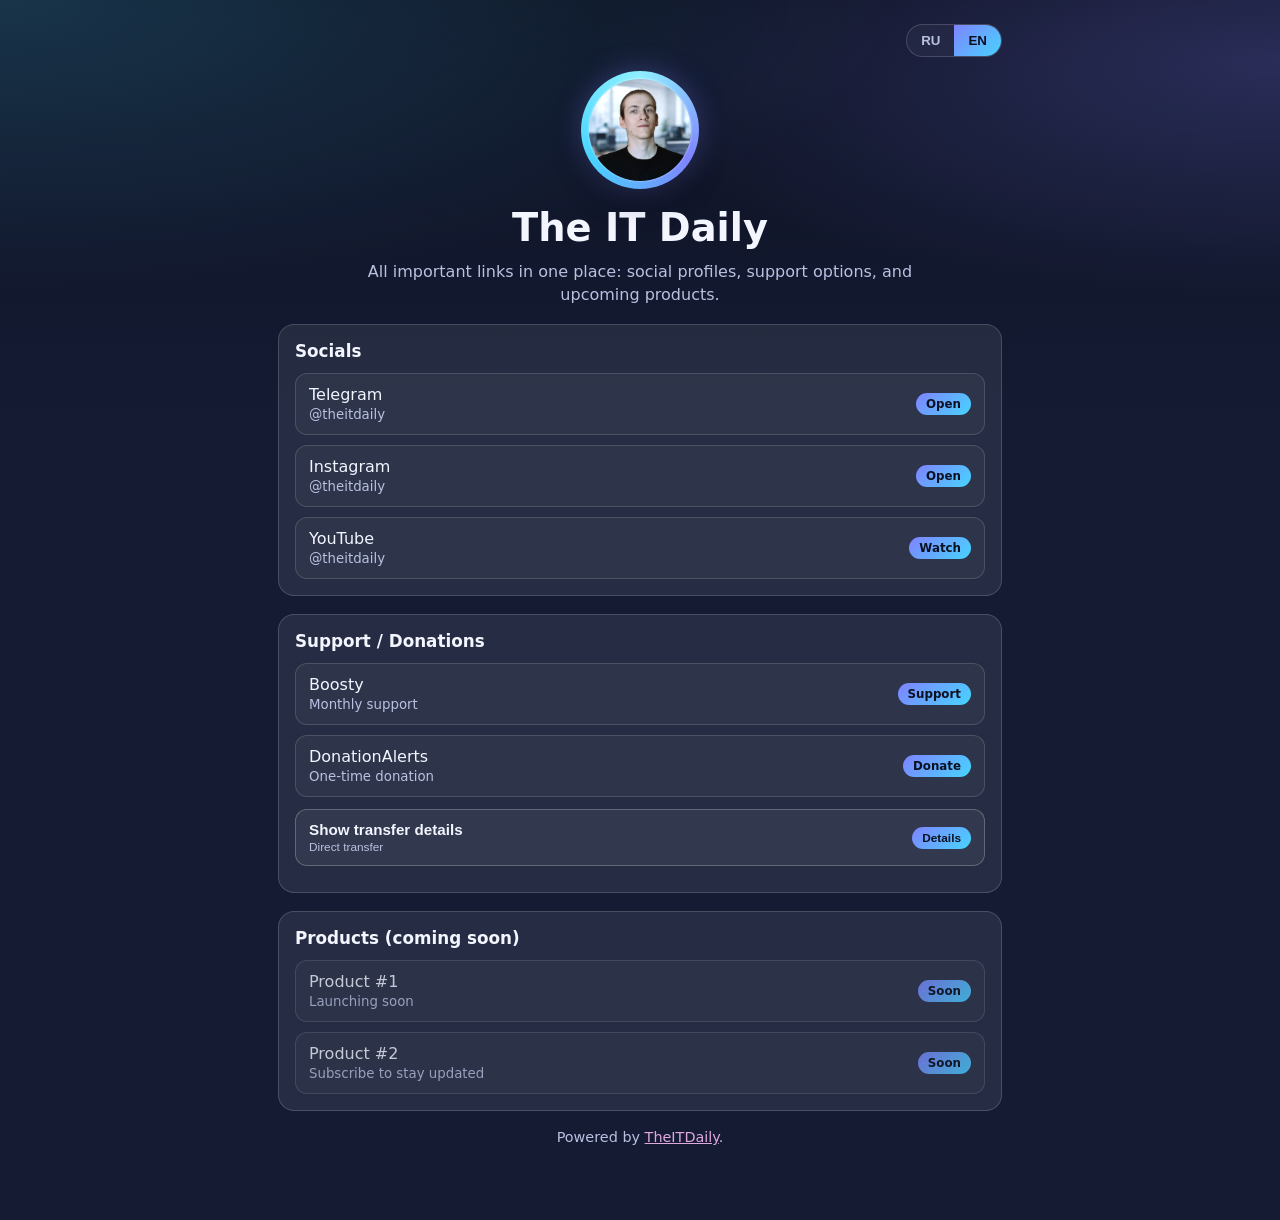
==== index.html @ d4a6c955 "Publish first version" ====
<!doctype html>
<html lang="ru">
  <head>
    <meta charset="UTF-8" />
    <meta name="viewport" content="width=device-width, initial-scale=1.0" />
    <meta
      name="description"
      content="Smart-link страница со ссылками на соцсети, донаты и будущие продукты."
      data-i18n-content="metaDescription"
    />
    <title data-i18n="pageTitle">The IT Daily | Smart Link</title>

    <!-- Google Tag Manager -->
    <script>(function(w,d,s,l,i){w[l]=w[l]||[];w[l].push({'gtm.start':
          new Date().getTime(),event:'gtm.js'});var f=d.getElementsByTagName(s)[0],
      j=d.createElement(s),dl=l!='dataLayer'?'&l='+l:'';j.async=true;j.src=
      'https://www.googletagmanager.com/gtm.js?id='+i+dl;f.parentNode.insertBefore(j,f);
    })(window,document,'script','dataLayer','GTM-P232P7HQ');</script>
    <!-- End Google Tag Manager -->

    <!-- Google Tag Manager (noscript) -->
    <noscript><iframe src="https://www.googletagmanager.com/ns.html?id=GTM-P232P7HQ"
                    height="0" width="0" style="display:none;visibility:hidden"></iframe></noscript>
    <!-- End Google Tag Manager (noscript) -->

    <style>
      :root {
        --bg: #0d1020;
        --bg-soft: #141b33;
        --text: #f3f6ff;
        --muted: #b8c1e0;
        --primary: #7f83ff;
        --secondary: #47d4ff;
        --card: rgba(255, 255, 255, 0.08);
        --card-border: rgba(255, 255, 255, 0.16);
        --top-gradient-height: 520px;
      }

      * {
        box-sizing: border-box;
      }

      html,
      body {
        margin: 0;
        min-height: 100%;
        font-family: Inter, Manrope, system-ui, -apple-system, Segoe UI, Roboto, Arial, sans-serif;
        color: var(--text);
        background: var(--bg-soft);
      }

      body {
        position: relative;
        overflow-x: hidden;
      }

      body::before {
        content: '';
        position: absolute;
        inset: 0 0 auto 0;
        height: var(--top-gradient-height);
        background:
          radial-gradient(140% 95% at 0% 0%, rgba(71, 212, 255, 0.18), transparent 50%),
          radial-gradient(120% 85% at 100% 10%, rgba(127, 131, 255, 0.24), transparent 45%),
          linear-gradient(
            180deg,
            rgba(13, 16, 32, 0.92) 0%,
            rgba(20, 27, 51, 0.88) 68%,
            var(--bg-soft) 100%
          );
        pointer-events: none;
        z-index: 0;
      }

      .footnote a {
          color: #dfa9df;
      }

      .footnote a:hover {
          color: #9783c8;
      }

      @media (prefers-reduced-motion: reduce) {
        * {
          animation: none !important;
          transition: none !important;
          scroll-behavior: auto !important;
        }
      }

      main {
        position: relative;
        z-index: 1;
        max-width: 760px;
        margin: 0 auto;
        padding: 24px 18px 60px;
      }

      .topbar {
        display: flex;
        justify-content: flex-end;
        margin-bottom: 14px;
      }

      .lang-switcher {
        display: inline-flex;
        border: 1px solid var(--card-border);
        border-radius: 999px;
        overflow: hidden;
        background: rgba(255, 255, 255, 0.04);
      }

      .lang-btn {
        border: 0;
        background: transparent;
        color: var(--muted);
        padding: 8px 14px;
        font-weight: 600;
        cursor: pointer;
      }

      .lang-btn.active {
        color: #0b1021;
        background: linear-gradient(135deg, var(--primary), var(--secondary));
      }

      .hero {
        text-align: center;
        margin-top: 6px;
        animation: fadeUp 0.45s ease-out both;
      }

      .avatar {
        width: 118px;
        height: 118px;
        border-radius: 50%;
        margin: 0 auto 16px;
        padding: 3px;
        position: relative;
        background: conic-gradient(from 120deg, var(--primary), var(--secondary), #8ef0ff, var(--primary));
        box-shadow: 0 12px 30px rgba(0, 0, 0, 0.28), 0 0 28px rgba(127, 131, 255, 0.35);
      }

      .avatar::before {
        content: '';
        position: absolute;
        inset: 6px;
        border-radius: 50%;
        background: radial-gradient(circle at 50% 30%, rgba(255, 255, 255, 0.15), rgba(255, 255, 255, 0.02));
        z-index: 0;
      }

      .avatar-img {
        position: absolute;
        inset: 7px;
        width: calc(100% - 14px);
        height: calc(100% - 14px);
        border-radius: 50%;
        object-fit: cover;
        display: block;
        border: 1px solid rgba(255, 255, 255, 0.18);
        z-index: 1;
      }

      h1 {
        margin: 0;
        font-size: clamp(1.9rem, 5vw, 2.4rem);
      }

      .subtitle {
        margin: 10px auto 0;
        max-width: 560px;
        color: var(--muted);
        line-height: 1.45;
      }

      .section {
        margin-top: 18px;
        padding: 16px;
        background: var(--card);
        border: 1px solid var(--card-border);
        border-radius: 16px;
        animation: fadeUp 0.5s ease-out both;
      }

      .section h2 {
        margin: 0 0 12px;
        font-size: 1.05rem;
      }

      .links {
        display: grid;
        gap: 10px;
      }

      .link-item {
        display: flex;
        justify-content: space-between;
        align-items: center;
        gap: 10px;
        text-decoration: none;
        color: var(--text);
        background: rgba(255, 255, 255, 0.04);
        border: 1px solid rgba(255, 255, 255, 0.14);
        border-radius: 12px;
        padding: 11px 13px;
        transition: transform 0.16s ease, border-color 0.16s ease, background-color 0.16s ease;
      }

      .link-item:hover,
      .link-item:focus-visible {
        transform: translateY(-1px);
        border-color: rgba(255, 255, 255, 0.28);
        background: rgba(255, 255, 255, 0.08);
      }

      .link-item small {
        color: var(--muted);
      }

      .badge {
        border-radius: 999px;
        padding: 4px 10px;
        font-size: 0.74rem;
        font-weight: 700;
        background: linear-gradient(135deg, var(--primary), var(--secondary));
        color: #0c1122;
        white-space: nowrap;
      }

      .product {
        cursor: not-allowed;
        opacity: 0.78;
      }

      .footnote {
        margin-top: 18px;
        color: var(--muted);
        text-align: center;
        font-size: 0.9rem;
      }

      .support-reveal {
        margin-top: 12px;
      }

      .support-toggle {
        width: 100%;
        display: flex;
        align-items: center;
        justify-content: space-between;
        gap: 10px;
        border: 1px solid rgba(255, 255, 255, 0.24);
        background: rgba(255, 255, 255, 0.06);
        color: var(--text);
        border-radius: 12px;
        padding: 11px 13px;
        font-size: 0.95rem;
        font-weight: 700;
        cursor: pointer;
        transition: transform 0.16s ease, border-color 0.16s ease, background-color 0.16s ease;
      }

      .support-toggle:hover,
      .support-toggle:focus-visible {
        transform: translateY(-1px);
        border-color: rgba(255, 255, 255, 0.35);
        background: rgba(255, 255, 255, 0.1);
      }

      .support-toggle-main {
        display: flex;
        flex-direction: column;
        align-items: flex-start;
        text-align: left;
      }

      .support-toggle-subtitle {
        font-size: 0.74rem;
        font-weight: 500;
        color: var(--muted);
        margin-top: 2px;
      }

      .support-details {
        margin-top: 10px;
        display: grid;
        gap: 9px;
        max-height: 0;
        opacity: 0;
        overflow: hidden;
        transform: translateY(-4px);
        transition: max-height 0.32s ease, opacity 0.24s ease, transform 0.24s ease;
      }

      .support-details.is-open {
        max-height: 520px;
        opacity: 1;
        transform: translateY(0);
      }

      .support-row {
        display: grid;
        grid-template-columns: 1fr auto;
        gap: 8px;
        align-items: center;
        border: 1px solid rgba(255, 255, 255, 0.14);
        background: rgba(255, 255, 255, 0.04);
        border-radius: 12px;
        padding: 10px 12px;
      }

      .support-value {
        font-family: ui-monospace, SFMono-Regular, Menlo, Monaco, Consolas, "Liberation Mono", "Courier New", monospace;
        font-size: 0.86rem;
        word-break: break-all;
      }

      .copy-btn {
        border: 1px solid rgba(255, 255, 255, 0.24);
        background: rgba(255, 255, 255, 0.09);
        color: var(--text);
        border-radius: 10px;
        padding: 7px 11px;
        cursor: pointer;
        font-weight: 600;
      }

      .copy-btn:hover,
      .copy-btn:focus-visible {
        border-color: rgba(255, 255, 255, 0.4);
      }

      @keyframes fadeUp {
        from {
          opacity: 0;
          transform: translateY(14px);
        }
        to {
          opacity: 1;
          transform: translateY(0);
        }
      }

    </style>
  </head>
  <body>
    <main>
      <div class="topbar">
        <div class="lang-switcher" role="group" aria-label="Language switcher">
          <button class="lang-btn" data-lang="ru" type="button">RU</button>
          <button class="lang-btn" data-lang="en" type="button">EN</button>
        </div>
      </div>

      <section class="hero">
        <div class="avatar">
          <img
            class="avatar-img"
            src="./ava600600black.jpg"
            alt="Profile placeholder photo"
            loading="lazy"
          />
        </div>
        <h1 data-i18n="heroTitle">The IT Daily</h1>
        <p class="subtitle" data-i18n="heroSubtitle">
          Все важные ссылки в одном месте: соцсети, поддержка и будущие продукты.
        </p>
      </section>

      <section class="section" style="animation-delay: 0.05s">
        <h2 data-i18n="socialTitle">Социальные сети</h2>
        <div class="links">
          <a class="link-item" href="https://t.me/theitdaily" target="_blank" rel="noopener noreferrer">
            <span>
              Telegram<br />
              <small>@theitdaily</small>
            </span>
            <span class="badge" data-i18n="open">Открыть</span>
          </a>

          <a class="link-item" href="https://instagram.com/theitdaily" target="_blank" rel="noopener noreferrer">
            <span>
              Instagram<br />
              <small>@theitdaily</small>
            </span>
            <span class="badge" data-i18n="open">Открыть</span>
          </a>

          <a class="link-item" href="https://youtube.com/@theitdaily" target="_blank" rel="noopener noreferrer">
            <span>
              YouTube<br />
              <small>@theitdaily</small>
            </span>
            <span class="badge" data-i18n="watch">Смотреть</span>
          </a>
        </div>
      </section>

      <section class="section" style="animation-delay: 0.1s" id="donateSection">
        <h2 data-i18n="donateTitle">Поддержать донатом</h2>
        <div class="links">
          <a class="link-item" href="https://boosty.to/theitdaily" target="_blank" rel="noopener noreferrer">
            <span>
              Boosty<br />
              <small data-i18n="monthlySupport">Ежемесячная поддержка</small>
            </span>
            <span class="badge" data-i18n="support">Поддержать</span>
          </a>

          <a class="link-item" href="https://www.donationalerts.com/r/theitdaily" target="_blank" rel="noopener noreferrer">
            <span>
              DonationAlerts<br />
              <small data-i18n="oneTime">Разовый донат</small>
            </span>
            <span class="badge" data-i18n="donate">Донат</span>
          </a>
        </div>
        <div class="support-reveal">
          <button
            class="support-toggle"
            type="button"
            id="supportToggle"
            aria-expanded="false"
            aria-controls="supportDetails"
          >
            <span class="support-toggle-main">
              <span class="support-toggle-text" data-i18n="supportMethodsToggle">Показать реквизиты для перевода</span>
              <span class="support-toggle-subtitle" data-i18n="supportDirectTransfer">Прямой перевод</span>
            </span>
            <span class="badge" data-i18n="supportBadge">Реквизиты</span>
          </button>
		  
          <div class="support-details" id="supportDetails" aria-hidden="true">
            <div class="support-row">
              <div>
                <strong data-i18n="usdtTonAddressLabel">Адрес для USDT в TON Chain</strong><br />
                <span class="support-value" data-copy-value="UQCER1enmrHJIkeNHwroo71hU3oggSAohaVNq0RDlxQH447k">
                  UQCER1enmrHJIkeNHwroo71hU3oggSAohaVNq0RDlxQH447k
                </span>
              </div>
              <button class="copy-btn" type="button" data-copy-target="UQCER1enmrHJIkeNHwroo71hU3oggSAohaVNq0RDlxQH447k" data-i18n="copy">
                Копировать
              </button>
            </div>

            <div class="support-row">
              <div>
                <strong data-i18n="bybitIdLabel">Bybit ID для перевода любых валют</strong><br />
                <span class="support-value" data-copy-value="537490804">
                  537490804
                </span>
              </div>
              <button class="copy-btn" type="button" data-copy-target="537490804" data-i18n="copy">
                Копировать
              </button>
            </div>

            <div class="support-row">
              <div>
                <strong data-i18n="binanceIdLabel">Binance ID для перевода любых валют</strong><br />
                <span class="support-value" data-copy-value="166806665">
                  166806665
                </span>
              </div>
              <button class="copy-btn" type="button" data-copy-target="166806665" data-i18n="copy">
                Копировать
              </button>
            </div>

            <div class="support-row">
              <div>
                <strong data-i18n="tbankCardLabel">Карта Т-Банк</strong><br />
                <span class="support-value" data-copy-value="2200 7004 9993 2811">
                  2200 7004 9993 2811
                </span>
              </div>
              <button class="copy-btn" type="button" data-copy-target="2200 7004 9993 2811" data-i18n="copy">
                Копировать
              </button>
            </div>

            <div class="support-row">
              <div>
                <strong data-i18n="sberCardLabel">Карта Сбербанк</strong><br />
                <span class="support-value" data-copy-value="4274 3201 0213 7117">
                  4274 3201 0213 7117
                </span>
              </div>
              <button class="copy-btn" type="button" data-copy-target="4274 3201 0213 7117" data-i18n="copy">
                Копировать
              </button>
            </div>
          </div>
        </div>
      </section>

      <section class="section" style="animation-delay: 0.15s">
        <h2 data-i18n="productsTitle">Продукты (скоро)</h2>
        <div class="links">
          <div class="link-item product" aria-disabled="true">
            <span>
              <span data-i18n="productOneName">Product #1</span><br />
              <small data-i18n="launchSoon">Запуск в ближайшее время</small>
            </span>
            <span class="badge" data-i18n="soon">Soon</span>
          </div>

          <div class="link-item product" aria-disabled="true">
            <span>
              <span data-i18n="productTwoName">Product #2</span><br />
              <small data-i18n="subscribe">Подпишитесь, чтобы не пропустить</small>
            </span>
            <span class="badge" data-i18n="soon">Soon</span>
          </div>
        </div>
      </section>
      <p class="footnote" data-i18n="footnote"></p>
    </main>

    <script>
      const i18n = {
        ru: {
          pageTitle: 'The IT Daily | Smart Link',
          metaDescription: 'Smart-link страница со ссылками на соцсети, донаты и будущие продукты.',
          heroTitle: 'The IT Daily',
          heroSubtitle:
            'Все важные ссылки в одном месте: соцсети, поддержка и будущие продукты.',
          socialTitle: 'Социальные сети',
          donateTitle: 'Поддержать донатом',
          productsTitle: 'Продукты (скоро)',
          open: 'Открыть',
          watch: 'Смотреть',
          monthlySupport: 'Ежемесячная поддержка',
          support: 'Поддержать',
          oneTime: 'Разовый донат',
          donate: 'Донат',
          supportMethodsToggle: 'Показать реквизиты для перевода',
          supportMethodsToggleHide: 'Скрыть реквизиты для перевода',
          supportDirectTransfer: 'Прямой перевод',
          supportBadge: 'Реквизиты',
          productOneName: 'Продукт #1',
          productTwoName: 'Продукт #2',
          usdtTonAddressLabel: 'USDT в TON сети',
          bybitIdLabel: 'Bybit ID для перевода любых валют',
          binanceIdLabel: 'Binance ID для перевода любых валют',
          tbankCardLabel: 'Карта Т-Банк',
          sberCardLabel: 'Карта Сбербанк',
          soon: 'Скоро',
          copy: 'Копировать',
          copied: 'Скопировано',
          launchSoon: 'Запуск в ближайшее время',
          subscribe: 'Подпишитесь, чтобы не пропустить',
          footnote: 'Powered by <a href="https://github.com/theitdaily">TheITDaily</a>.'
        },
        en: {
          pageTitle: 'The IT Daily | Smart Link',
          metaDescription: 'Smart-link page with social links, donations, and future products.',
          heroTitle: 'The IT Daily',
          heroSubtitle:
            'All important links in one place: social profiles, support options, and upcoming products.',
          socialTitle: 'Socials',
          donateTitle: 'Support / Donations',
          productsTitle: 'Products (coming soon)',
          open: 'Open',
          watch: 'Watch',
          monthlySupport: 'Monthly support',
          support: 'Support',
          oneTime: 'One-time donation',
          donate: 'Donate',
          supportMethodsToggle: 'Show transfer details',
          supportMethodsToggleHide: 'Hide transfer details',
          supportDirectTransfer: 'Direct transfer',
          supportBadge: 'Details',
          productOneName: 'Product #1',
          productTwoName: 'Product #2',
          usdtTonAddressLabel: 'USDT on TON network',
          bybitIdLabel: 'Bybit ID for transfers in any currency',
          binanceIdLabel: 'Binance ID for transfers in any currency',
          tbankCardLabel: 'T-Bank card',
          sberCardLabel: 'Sberbank card',
          soon: 'Soon',
          copy: 'Copy',
          copied: 'Copied',
          launchSoon: 'Launching soon',
          subscribe: 'Subscribe to stay updated',
          footnote: 'Powered by <a href="https://github.com/theitdaily">TheITDaily</a>.'
        }
      };

      const langButtons = document.querySelectorAll('.lang-btn');
      const supportToggle = document.getElementById('supportToggle');
      const supportDetails = document.getElementById('supportDetails');
      const copyButtons = document.querySelectorAll('.copy-btn');
      const donateSection = document.getElementById('donateSection');

      function setLanguage(lang) {
        const locale = i18n[lang] ? lang : 'ru';
        document.documentElement.lang = locale;

        const htmlKeys = new Set(['footnote']);

        document.querySelectorAll('[data-i18n]').forEach((node) => {
          const key = node.getAttribute('data-i18n');
          if (!i18n[locale][key]) return;

          if (htmlKeys.has(key)) {
            node.innerHTML = i18n[locale][key];
            return;
          }

          node.textContent = i18n[locale][key];
        });

        document.querySelectorAll('[data-i18n-content]').forEach((node) => {
          const key = node.getAttribute('data-i18n-content');
          if (i18n[locale][key]) node.setAttribute('content', i18n[locale][key]);
        });

        if (i18n[locale].pageTitle) document.title = i18n[locale].pageTitle;

        langButtons.forEach((button) => {
          button.classList.toggle('active', button.dataset.lang === locale);
          button.setAttribute('aria-pressed', String(button.dataset.lang === locale));
        });

        localStorage.setItem('smartLinkLang', locale);
        if (supportDetails) {
          setSupportVisible(supportDetails.classList.contains('is-open'));
        }
      }

      function setSupportVisible(isVisible) {
        if (!supportToggle || !supportDetails) return;

        supportToggle.setAttribute('aria-expanded', String(isVisible));
        supportDetails.classList.toggle('is-open', isVisible);
        supportDetails.setAttribute('aria-hidden', String(!isVisible));

        const currentLang = document.documentElement.lang === 'en' ? 'en' : 'ru';
        const toggleTextNode = supportToggle.querySelector('.support-toggle-text');
        if (!toggleTextNode) return;

        toggleTextNode.textContent = isVisible
          ? i18n[currentLang].supportMethodsToggleHide
          : i18n[currentLang].supportMethodsToggle;
      }

      langButtons.forEach((button) => {
        button.addEventListener('click', () => setLanguage(button.dataset.lang));
      });

      if (supportToggle && supportDetails) {
        supportToggle.addEventListener('click', () => {
          const isVisible = supportDetails.classList.contains('is-open');
          setSupportVisible(!isVisible);
        });
      }

      copyButtons.forEach((button) => {
        button.addEventListener('click', async () => {
          const value = button.dataset.copyTarget;
          if (!value) return;

          try {
            await navigator.clipboard.writeText(value);
          } catch {
            const tempArea = document.createElement('textarea');
            tempArea.value = value;
            document.body.appendChild(tempArea);
            tempArea.select();
            document.execCommand('copy');
            document.body.removeChild(tempArea);
          }

          const currentLang = document.documentElement.lang === 'en' ? 'en' : 'ru';
          const defaultLabel = i18n[currentLang].copy;
          button.textContent = i18n[currentLang].copied;
          setTimeout(() => {
            button.textContent = defaultLabel;
          }, 1200);
        });
      });

      function updateTopGradientHeight() {
        if (!donateSection) return;
        const donateTop = donateSection.getBoundingClientRect().top + window.scrollY;
        document.documentElement.style.setProperty('--top-gradient-height', `${Math.max(0, donateTop)}px`);
      }

      const browserLang = (navigator.language || 'ru').toLowerCase().startsWith('en') ? 'en' : 'ru';
      const savedLang = localStorage.getItem('smartLinkLang');
      setLanguage(savedLang || browserLang);
      setSupportVisible(false);
      updateTopGradientHeight();
      window.addEventListener('resize', updateTopGradientHeight);
    </script>
  </body>
</html>
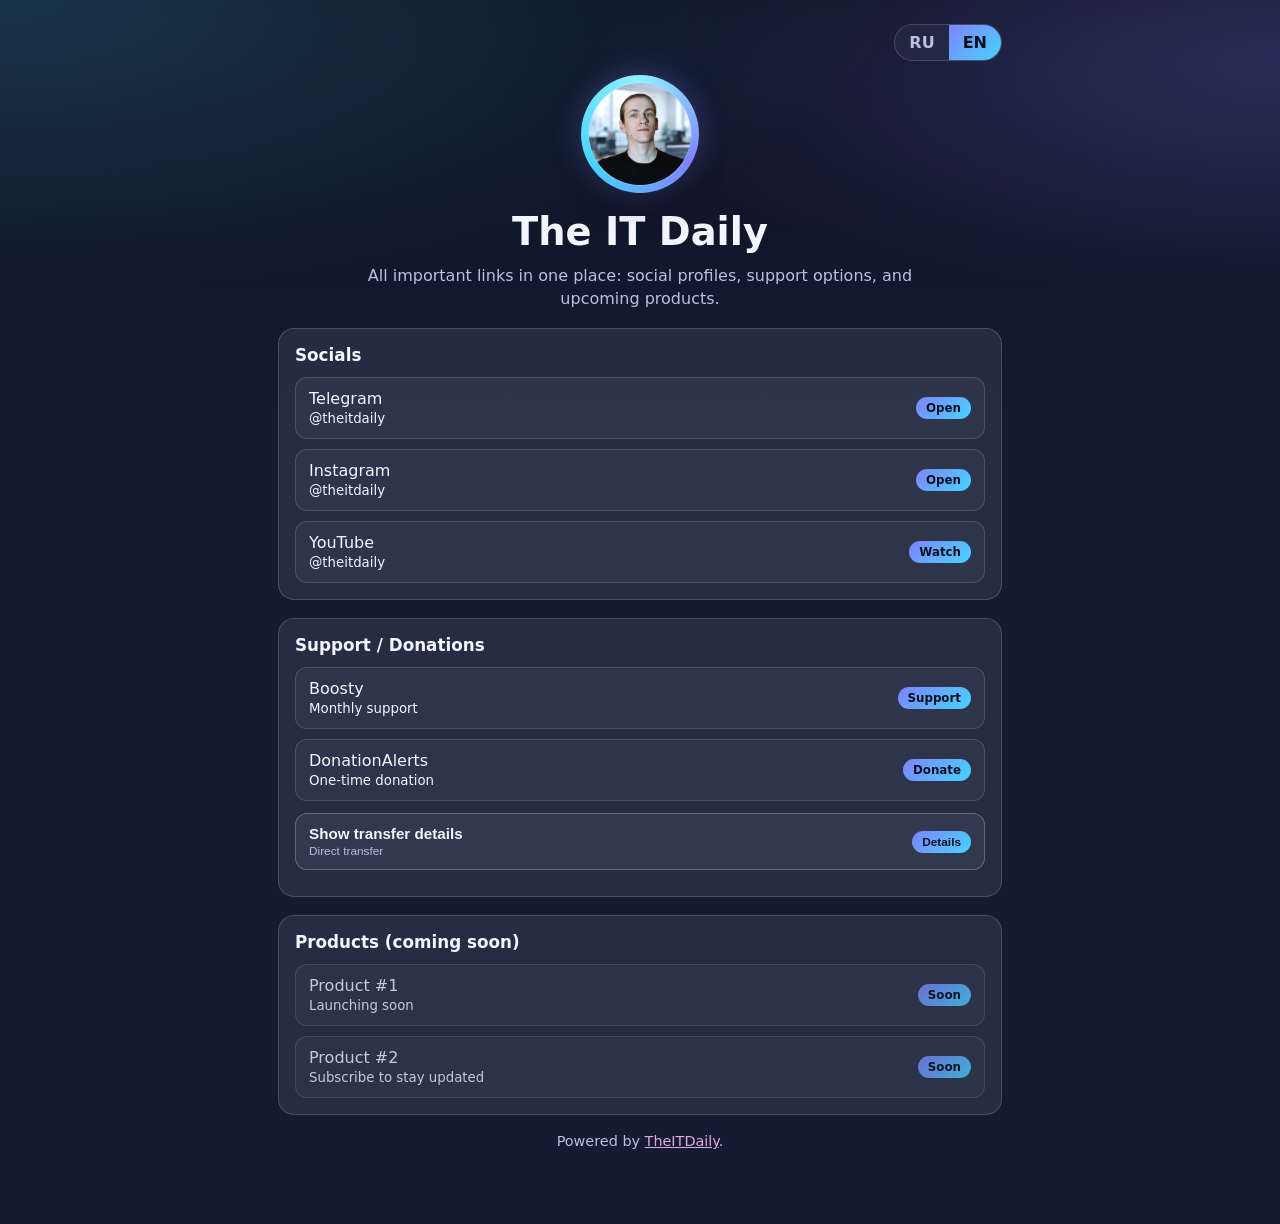
==== commit f731f568: "SEO Update" ====
--- a/index.html
+++ b/index.html
@@ -1,699 +1,29 @@
 <!doctype html>
-<html lang="ru">
+<html lang="en">
   <head>
     <meta charset="UTF-8" />
     <meta name="viewport" content="width=device-width, initial-scale=1.0" />
-    <meta
-      name="description"
-      content="Smart-link страница со ссылками на соцсети, донаты и будущие продукты."
-      data-i18n-content="metaDescription"
-    />
-    <title data-i18n="pageTitle">The IT Daily | Smart Link</title>
-
-    <!-- Google Tag Manager -->
-    <script>(function(w,d,s,l,i){w[l]=w[l]||[];w[l].push({'gtm.start':
-          new Date().getTime(),event:'gtm.js'});var f=d.getElementsByTagName(s)[0],
-      j=d.createElement(s),dl=l!='dataLayer'?'&l='+l:'';j.async=true;j.src=
-      'https://www.googletagmanager.com/gtm.js?id='+i+dl;f.parentNode.insertBefore(j,f);
-    })(window,document,'script','dataLayer','GTM-P232P7HQ');</script>
-    <!-- End Google Tag Manager -->
-
-    <!-- Google Tag Manager (noscript) -->
-    <noscript><iframe src="https://www.googletagmanager.com/ns.html?id=GTM-P232P7HQ"
-                    height="0" width="0" style="display:none;visibility:hidden"></iframe></noscript>
-    <!-- End Google Tag Manager (noscript) -->
-
+    <title>The IT Daily</title>
+    <meta name="description" content="Choose language for The IT Daily links page." />
+    <meta name="robots" content="index,follow" />
+    <link rel="alternate" hreflang="ru" href="/ru/" />
+    <link rel="alternate" hreflang="en" href="/en/" />
+    <link rel="alternate" hreflang="x-default" href="/" />
     <style>
-      :root {
-        --bg: #0d1020;
-        --bg-soft: #141b33;
-        --text: #f3f6ff;
-        --muted: #b8c1e0;
-        --primary: #7f83ff;
-        --secondary: #47d4ff;
-        --card: rgba(255, 255, 255, 0.08);
-        --card-border: rgba(255, 255, 255, 0.16);
-        --top-gradient-height: 520px;
-      }
-
-      * {
-        box-sizing: border-box;
-      }
-
-      html,
-      body {
-        margin: 0;
-        min-height: 100%;
-        font-family: Inter, Manrope, system-ui, -apple-system, Segoe UI, Roboto, Arial, sans-serif;
-        color: var(--text);
-        background: var(--bg-soft);
-      }
-
-      body {
-        position: relative;
-        overflow-x: hidden;
-      }
-
-      body::before {
-        content: '';
-        position: absolute;
-        inset: 0 0 auto 0;
-        height: var(--top-gradient-height);
-        background:
-          radial-gradient(140% 95% at 0% 0%, rgba(71, 212, 255, 0.18), transparent 50%),
-          radial-gradient(120% 85% at 100% 10%, rgba(127, 131, 255, 0.24), transparent 45%),
-          linear-gradient(
-            180deg,
-            rgba(13, 16, 32, 0.92) 0%,
-            rgba(20, 27, 51, 0.88) 68%,
-            var(--bg-soft) 100%
-          );
-        pointer-events: none;
-        z-index: 0;
-      }
-
-      .footnote a {
-          color: #dfa9df;
-      }
-
-      .footnote a:hover {
-          color: #9783c8;
-      }
-
-      @media (prefers-reduced-motion: reduce) {
-        * {
-          animation: none !important;
-          transition: none !important;
-          scroll-behavior: auto !important;
-        }
-      }
-
-      main {
-        position: relative;
-        z-index: 1;
-        max-width: 760px;
-        margin: 0 auto;
-        padding: 24px 18px 60px;
-      }
-
-      .topbar {
-        display: flex;
-        justify-content: flex-end;
-        margin-bottom: 14px;
-      }
-
-      .lang-switcher {
-        display: inline-flex;
-        border: 1px solid var(--card-border);
-        border-radius: 999px;
-        overflow: hidden;
-        background: rgba(255, 255, 255, 0.04);
-      }
-
-      .lang-btn {
-        border: 0;
-        background: transparent;
-        color: var(--muted);
-        padding: 8px 14px;
-        font-weight: 600;
-        cursor: pointer;
-      }
-
-      .lang-btn.active {
-        color: #0b1021;
-        background: linear-gradient(135deg, var(--primary), var(--secondary));
-      }
-
-      .hero {
-        text-align: center;
-        margin-top: 6px;
-        animation: fadeUp 0.45s ease-out both;
-      }
-
-      .avatar {
-        width: 118px;
-        height: 118px;
-        border-radius: 50%;
-        margin: 0 auto 16px;
-        padding: 3px;
-        position: relative;
-        background: conic-gradient(from 120deg, var(--primary), var(--secondary), #8ef0ff, var(--primary));
-        box-shadow: 0 12px 30px rgba(0, 0, 0, 0.28), 0 0 28px rgba(127, 131, 255, 0.35);
-      }
-
-      .avatar::before {
-        content: '';
-        position: absolute;
-        inset: 6px;
-        border-radius: 50%;
-        background: radial-gradient(circle at 50% 30%, rgba(255, 255, 255, 0.15), rgba(255, 255, 255, 0.02));
-        z-index: 0;
-      }
-
-      .avatar-img {
-        position: absolute;
-        inset: 7px;
-        width: calc(100% - 14px);
-        height: calc(100% - 14px);
-        border-radius: 50%;
-        object-fit: cover;
-        display: block;
-        border: 1px solid rgba(255, 255, 255, 0.18);
-        z-index: 1;
-      }
-
-      h1 {
-        margin: 0;
-        font-size: clamp(1.9rem, 5vw, 2.4rem);
-      }
-
-      .subtitle {
-        margin: 10px auto 0;
-        max-width: 560px;
-        color: var(--muted);
-        line-height: 1.45;
-      }
-
-      .section {
-        margin-top: 18px;
-        padding: 16px;
-        background: var(--card);
-        border: 1px solid var(--card-border);
-        border-radius: 16px;
-        animation: fadeUp 0.5s ease-out both;
-      }
-
-      .section h2 {
-        margin: 0 0 12px;
-        font-size: 1.05rem;
-      }
-
-      .links {
-        display: grid;
-        gap: 10px;
-      }
-
-      .link-item {
-        display: flex;
-        justify-content: space-between;
-        align-items: center;
-        gap: 10px;
-        text-decoration: none;
-        color: var(--text);
-        background: rgba(255, 255, 255, 0.04);
-        border: 1px solid rgba(255, 255, 255, 0.14);
-        border-radius: 12px;
-        padding: 11px 13px;
-        transition: transform 0.16s ease, border-color 0.16s ease, background-color 0.16s ease;
-      }
-
-      .link-item:hover,
-      .link-item:focus-visible {
-        transform: translateY(-1px);
-        border-color: rgba(255, 255, 255, 0.28);
-        background: rgba(255, 255, 255, 0.08);
-      }
-
-      .link-item small {
-        color: var(--muted);
-      }
-
-      .badge {
-        border-radius: 999px;
-        padding: 4px 10px;
-        font-size: 0.74rem;
-        font-weight: 700;
-        background: linear-gradient(135deg, var(--primary), var(--secondary));
-        color: #0c1122;
-        white-space: nowrap;
-      }
-
-      .product {
-        cursor: not-allowed;
-        opacity: 0.78;
-      }
-
-      .footnote {
-        margin-top: 18px;
-        color: var(--muted);
-        text-align: center;
-        font-size: 0.9rem;
-      }
-
-      .support-reveal {
-        margin-top: 12px;
-      }
-
-      .support-toggle {
-        width: 100%;
-        display: flex;
-        align-items: center;
-        justify-content: space-between;
-        gap: 10px;
-        border: 1px solid rgba(255, 255, 255, 0.24);
-        background: rgba(255, 255, 255, 0.06);
-        color: var(--text);
-        border-radius: 12px;
-        padding: 11px 13px;
-        font-size: 0.95rem;
-        font-weight: 700;
-        cursor: pointer;
-        transition: transform 0.16s ease, border-color 0.16s ease, background-color 0.16s ease;
-      }
-
-      .support-toggle:hover,
-      .support-toggle:focus-visible {
-        transform: translateY(-1px);
-        border-color: rgba(255, 255, 255, 0.35);
-        background: rgba(255, 255, 255, 0.1);
-      }
-
-      .support-toggle-main {
-        display: flex;
-        flex-direction: column;
-        align-items: flex-start;
-        text-align: left;
-      }
-
-      .support-toggle-subtitle {
-        font-size: 0.74rem;
-        font-weight: 500;
-        color: var(--muted);
-        margin-top: 2px;
-      }
-
-      .support-details {
-        margin-top: 10px;
-        display: grid;
-        gap: 9px;
-        max-height: 0;
-        opacity: 0;
-        overflow: hidden;
-        transform: translateY(-4px);
-        transition: max-height 0.32s ease, opacity 0.24s ease, transform 0.24s ease;
-      }
-
-      .support-details.is-open {
-        max-height: 520px;
-        opacity: 1;
-        transform: translateY(0);
-      }
-
-      .support-row {
-        display: grid;
-        grid-template-columns: 1fr auto;
-        gap: 8px;
-        align-items: center;
-        border: 1px solid rgba(255, 255, 255, 0.14);
-        background: rgba(255, 255, 255, 0.04);
-        border-radius: 12px;
-        padding: 10px 12px;
-      }
-
-      .support-value {
-        font-family: ui-monospace, SFMono-Regular, Menlo, Monaco, Consolas, "Liberation Mono", "Courier New", monospace;
-        font-size: 0.86rem;
-        word-break: break-all;
-      }
-
-      .copy-btn {
-        border: 1px solid rgba(255, 255, 255, 0.24);
-        background: rgba(255, 255, 255, 0.09);
-        color: var(--text);
-        border-radius: 10px;
-        padding: 7px 11px;
-        cursor: pointer;
-        font-weight: 600;
-      }
-
-      .copy-btn:hover,
-      .copy-btn:focus-visible {
-        border-color: rgba(255, 255, 255, 0.4);
-      }
-
-      @keyframes fadeUp {
-        from {
-          opacity: 0;
-          transform: translateY(14px);
-        }
-        to {
-          opacity: 1;
-          transform: translateY(0);
-        }
-      }
-
+      body { font-family: Inter, system-ui, sans-serif; margin: 0; min-height: 100vh; display: grid; place-items: center; background: #141b33; color: #f3f6ff; }
+      .box { text-align: center; padding: 24px; border: 1px solid rgba(255,255,255,.2); border-radius: 12px; }
+      a { color: #47d4ff; margin: 0 8px; }
     </style>
+    <script>
+      const preferred = (navigator.language || '').toLowerCase().startsWith('en') ? '/en/' : '/ru/';
+      window.location.replace(preferred);
+    </script>
   </head>
   <body>
-    <main>
-      <div class="topbar">
-        <div class="lang-switcher" role="group" aria-label="Language switcher">
-          <button class="lang-btn" data-lang="ru" type="button">RU</button>
-          <button class="lang-btn" data-lang="en" type="button">EN</button>
-        </div>
-      </div>
-
-      <section class="hero">
-        <div class="avatar">
-          <img
-            class="avatar-img"
-            src="./ava600600black.jpg"
-            alt="Profile placeholder photo"
-            loading="lazy"
-          />
-        </div>
-        <h1 data-i18n="heroTitle">The IT Daily</h1>
-        <p class="subtitle" data-i18n="heroSubtitle">
-          Все важные ссылки в одном месте: соцсети, поддержка и будущие продукты.
-        </p>
-      </section>
-
-      <section class="section" style="animation-delay: 0.05s">
-        <h2 data-i18n="socialTitle">Социальные сети</h2>
-        <div class="links">
-          <a class="link-item" href="https://t.me/theitdaily" target="_blank" rel="noopener noreferrer">
-            <span>
-              Telegram<br />
-              <small>@theitdaily</small>
-            </span>
-            <span class="badge" data-i18n="open">Открыть</span>
-          </a>
-
-          <a class="link-item" href="https://instagram.com/theitdaily" target="_blank" rel="noopener noreferrer">
-            <span>
-              Instagram<br />
-              <small>@theitdaily</small>
-            </span>
-            <span class="badge" data-i18n="open">Открыть</span>
-          </a>
-
-          <a class="link-item" href="https://youtube.com/@theitdaily" target="_blank" rel="noopener noreferrer">
-            <span>
-              YouTube<br />
-              <small>@theitdaily</small>
-            </span>
-            <span class="badge" data-i18n="watch">Смотреть</span>
-          </a>
-        </div>
-      </section>
-
-      <section class="section" style="animation-delay: 0.1s" id="donateSection">
-        <h2 data-i18n="donateTitle">Поддержать донатом</h2>
-        <div class="links">
-          <a class="link-item" href="https://boosty.to/theitdaily" target="_blank" rel="noopener noreferrer">
-            <span>
-              Boosty<br />
-              <small data-i18n="monthlySupport">Ежемесячная поддержка</small>
-            </span>
-            <span class="badge" data-i18n="support">Поддержать</span>
-          </a>
-
-          <a class="link-item" href="https://www.donationalerts.com/r/theitdaily" target="_blank" rel="noopener noreferrer">
-            <span>
-              DonationAlerts<br />
-              <small data-i18n="oneTime">Разовый донат</small>
-            </span>
-            <span class="badge" data-i18n="donate">Донат</span>
-          </a>
-        </div>
-        <div class="support-reveal">
-          <button
-            class="support-toggle"
-            type="button"
-            id="supportToggle"
-            aria-expanded="false"
-            aria-controls="supportDetails"
-          >
-            <span class="support-toggle-main">
-              <span class="support-toggle-text" data-i18n="supportMethodsToggle">Показать реквизиты для перевода</span>
-              <span class="support-toggle-subtitle" data-i18n="supportDirectTransfer">Прямой перевод</span>
-            </span>
-            <span class="badge" data-i18n="supportBadge">Реквизиты</span>
-          </button>
-		  
-          <div class="support-details" id="supportDetails" aria-hidden="true">
-            <div class="support-row">
-              <div>
-                <strong data-i18n="usdtTonAddressLabel">Адрес для USDT в TON Chain</strong><br />
-                <span class="support-value" data-copy-value="UQCER1enmrHJIkeNHwroo71hU3oggSAohaVNq0RDlxQH447k">
-                  UQCER1enmrHJIkeNHwroo71hU3oggSAohaVNq0RDlxQH447k
-                </span>
-              </div>
-              <button class="copy-btn" type="button" data-copy-target="UQCER1enmrHJIkeNHwroo71hU3oggSAohaVNq0RDlxQH447k" data-i18n="copy">
-                Копировать
-              </button>
-            </div>
-
-            <div class="support-row">
-              <div>
-                <strong data-i18n="bybitIdLabel">Bybit ID для перевода любых валют</strong><br />
-                <span class="support-value" data-copy-value="537490804">
-                  537490804
-                </span>
-              </div>
-              <button class="copy-btn" type="button" data-copy-target="537490804" data-i18n="copy">
-                Копировать
-              </button>
-            </div>
-
-            <div class="support-row">
-              <div>
-                <strong data-i18n="binanceIdLabel">Binance ID для перевода любых валют</strong><br />
-                <span class="support-value" data-copy-value="166806665">
-                  166806665
-                </span>
-              </div>
-              <button class="copy-btn" type="button" data-copy-target="166806665" data-i18n="copy">
-                Копировать
-              </button>
-            </div>
-
-            <div class="support-row">
-              <div>
-                <strong data-i18n="tbankCardLabel">Карта Т-Банк</strong><br />
-                <span class="support-value" data-copy-value="2200 7004 9993 2811">
-                  2200 7004 9993 2811
-                </span>
-              </div>
-              <button class="copy-btn" type="button" data-copy-target="2200 7004 9993 2811" data-i18n="copy">
-                Копировать
-              </button>
-            </div>
-
-            <div class="support-row">
-              <div>
-                <strong data-i18n="sberCardLabel">Карта Сбербанк</strong><br />
-                <span class="support-value" data-copy-value="4274 3201 0213 7117">
-                  4274 3201 0213 7117
-                </span>
-              </div>
-              <button class="copy-btn" type="button" data-copy-target="4274 3201 0213 7117" data-i18n="copy">
-                Копировать
-              </button>
-            </div>
-          </div>
-        </div>
-      </section>
-
-      <section class="section" style="animation-delay: 0.15s">
-        <h2 data-i18n="productsTitle">Продукты (скоро)</h2>
-        <div class="links">
-          <div class="link-item product" aria-disabled="true">
-            <span>
-              <span data-i18n="productOneName">Product #1</span><br />
-              <small data-i18n="launchSoon">Запуск в ближайшее время</small>
-            </span>
-            <span class="badge" data-i18n="soon">Soon</span>
-          </div>
-
-          <div class="link-item product" aria-disabled="true">
-            <span>
-              <span data-i18n="productTwoName">Product #2</span><br />
-              <small data-i18n="subscribe">Подпишитесь, чтобы не пропустить</small>
-            </span>
-            <span class="badge" data-i18n="soon">Soon</span>
-          </div>
-        </div>
-      </section>
-      <p class="footnote" data-i18n="footnote"></p>
-    </main>
-
-    <script>
-      const i18n = {
-        ru: {
-          pageTitle: 'The IT Daily | Smart Link',
-          metaDescription: 'Smart-link страница со ссылками на соцсети, донаты и будущие продукты.',
-          heroTitle: 'The IT Daily',
-          heroSubtitle:
-            'Все важные ссылки в одном месте: соцсети, поддержка и будущие продукты.',
-          socialTitle: 'Социальные сети',
-          donateTitle: 'Поддержать донатом',
-          productsTitle: 'Продукты (скоро)',
-          open: 'Открыть',
-          watch: 'Смотреть',
-          monthlySupport: 'Ежемесячная поддержка',
-          support: 'Поддержать',
-          oneTime: 'Разовый донат',
-          donate: 'Донат',
-          supportMethodsToggle: 'Показать реквизиты для перевода',
-          supportMethodsToggleHide: 'Скрыть реквизиты для перевода',
-          supportDirectTransfer: 'Прямой перевод',
-          supportBadge: 'Реквизиты',
-          productOneName: 'Продукт #1',
-          productTwoName: 'Продукт #2',
-          usdtTonAddressLabel: 'USDT в TON сети',
-          bybitIdLabel: 'Bybit ID для перевода любых валют',
-          binanceIdLabel: 'Binance ID для перевода любых валют',
-          tbankCardLabel: 'Карта Т-Банк',
-          sberCardLabel: 'Карта Сбербанк',
-          soon: 'Скоро',
-          copy: 'Копировать',
-          copied: 'Скопировано',
-          launchSoon: 'Запуск в ближайшее время',
-          subscribe: 'Подпишитесь, чтобы не пропустить',
-          footnote: 'Powered by <a href="https://github.com/theitdaily">TheITDaily</a>.'
-        },
-        en: {
-          pageTitle: 'The IT Daily | Smart Link',
-          metaDescription: 'Smart-link page with social links, donations, and future products.',
-          heroTitle: 'The IT Daily',
-          heroSubtitle:
-            'All important links in one place: social profiles, support options, and upcoming products.',
-          socialTitle: 'Socials',
-          donateTitle: 'Support / Donations',
-          productsTitle: 'Products (coming soon)',
-          open: 'Open',
-          watch: 'Watch',
-          monthlySupport: 'Monthly support',
-          support: 'Support',
-          oneTime: 'One-time donation',
-          donate: 'Donate',
-          supportMethodsToggle: 'Show transfer details',
-          supportMethodsToggleHide: 'Hide transfer details',
-          supportDirectTransfer: 'Direct transfer',
-          supportBadge: 'Details',
-          productOneName: 'Product #1',
-          productTwoName: 'Product #2',
-          usdtTonAddressLabel: 'USDT on TON network',
-          bybitIdLabel: 'Bybit ID for transfers in any currency',
-          binanceIdLabel: 'Binance ID for transfers in any currency',
-          tbankCardLabel: 'T-Bank card',
-          sberCardLabel: 'Sberbank card',
-          soon: 'Soon',
-          copy: 'Copy',
-          copied: 'Copied',
-          launchSoon: 'Launching soon',
-          subscribe: 'Subscribe to stay updated',
-          footnote: 'Powered by <a href="https://github.com/theitdaily">TheITDaily</a>.'
-        }
-      };
-
-      const langButtons = document.querySelectorAll('.lang-btn');
-      const supportToggle = document.getElementById('supportToggle');
-      const supportDetails = document.getElementById('supportDetails');
-      const copyButtons = document.querySelectorAll('.copy-btn');
-      const donateSection = document.getElementById('donateSection');
-
-      function setLanguage(lang) {
-        const locale = i18n[lang] ? lang : 'ru';
-        document.documentElement.lang = locale;
-
-        const htmlKeys = new Set(['footnote']);
-
-        document.querySelectorAll('[data-i18n]').forEach((node) => {
-          const key = node.getAttribute('data-i18n');
-          if (!i18n[locale][key]) return;
-
-          if (htmlKeys.has(key)) {
-            node.innerHTML = i18n[locale][key];
-            return;
-          }
-
-          node.textContent = i18n[locale][key];
-        });
-
-        document.querySelectorAll('[data-i18n-content]').forEach((node) => {
-          const key = node.getAttribute('data-i18n-content');
-          if (i18n[locale][key]) node.setAttribute('content', i18n[locale][key]);
-        });
-
-        if (i18n[locale].pageTitle) document.title = i18n[locale].pageTitle;
-
-        langButtons.forEach((button) => {
-          button.classList.toggle('active', button.dataset.lang === locale);
-          button.setAttribute('aria-pressed', String(button.dataset.lang === locale));
-        });
-
-        localStorage.setItem('smartLinkLang', locale);
-        if (supportDetails) {
-          setSupportVisible(supportDetails.classList.contains('is-open'));
-        }
-      }
-
-      function setSupportVisible(isVisible) {
-        if (!supportToggle || !supportDetails) return;
-
-        supportToggle.setAttribute('aria-expanded', String(isVisible));
-        supportDetails.classList.toggle('is-open', isVisible);
-        supportDetails.setAttribute('aria-hidden', String(!isVisible));
-
-        const currentLang = document.documentElement.lang === 'en' ? 'en' : 'ru';
-        const toggleTextNode = supportToggle.querySelector('.support-toggle-text');
-        if (!toggleTextNode) return;
-
-        toggleTextNode.textContent = isVisible
-          ? i18n[currentLang].supportMethodsToggleHide
-          : i18n[currentLang].supportMethodsToggle;
-      }
-
-      langButtons.forEach((button) => {
-        button.addEventListener('click', () => setLanguage(button.dataset.lang));
-      });
-
-      if (supportToggle && supportDetails) {
-        supportToggle.addEventListener('click', () => {
-          const isVisible = supportDetails.classList.contains('is-open');
-          setSupportVisible(!isVisible);
-        });
-      }
-
-      copyButtons.forEach((button) => {
-        button.addEventListener('click', async () => {
-          const value = button.dataset.copyTarget;
-          if (!value) return;
-
-          try {
-            await navigator.clipboard.writeText(value);
-          } catch {
-            const tempArea = document.createElement('textarea');
-            tempArea.value = value;
-            document.body.appendChild(tempArea);
-            tempArea.select();
-            document.execCommand('copy');
-            document.body.removeChild(tempArea);
-          }
-
-          const currentLang = document.documentElement.lang === 'en' ? 'en' : 'ru';
-          const defaultLabel = i18n[currentLang].copy;
-          button.textContent = i18n[currentLang].copied;
-          setTimeout(() => {
-            button.textContent = defaultLabel;
-          }, 1200);
-        });
-      });
-
-      function updateTopGradientHeight() {
-        if (!donateSection) return;
-        const donateTop = donateSection.getBoundingClientRect().top + window.scrollY;
-        document.documentElement.style.setProperty('--top-gradient-height', `${Math.max(0, donateTop)}px`);
-      }
-
-      const browserLang = (navigator.language || 'ru').toLowerCase().startsWith('en') ? 'en' : 'ru';
-      const savedLang = localStorage.getItem('smartLinkLang');
-      setLanguage(savedLang || browserLang);
-      setSupportVisible(false);
-      updateTopGradientHeight();
-      window.addEventListener('resize', updateTopGradientHeight);
-    </script>
+    <div class="box">
+      <p>Select language / Выберите язык:</p>
+      <a href="/en/" hreflang="en">English</a>
+      <a href="/ru/" hreflang="ru">Русский</a>
+    </div>
   </body>
 </html>
